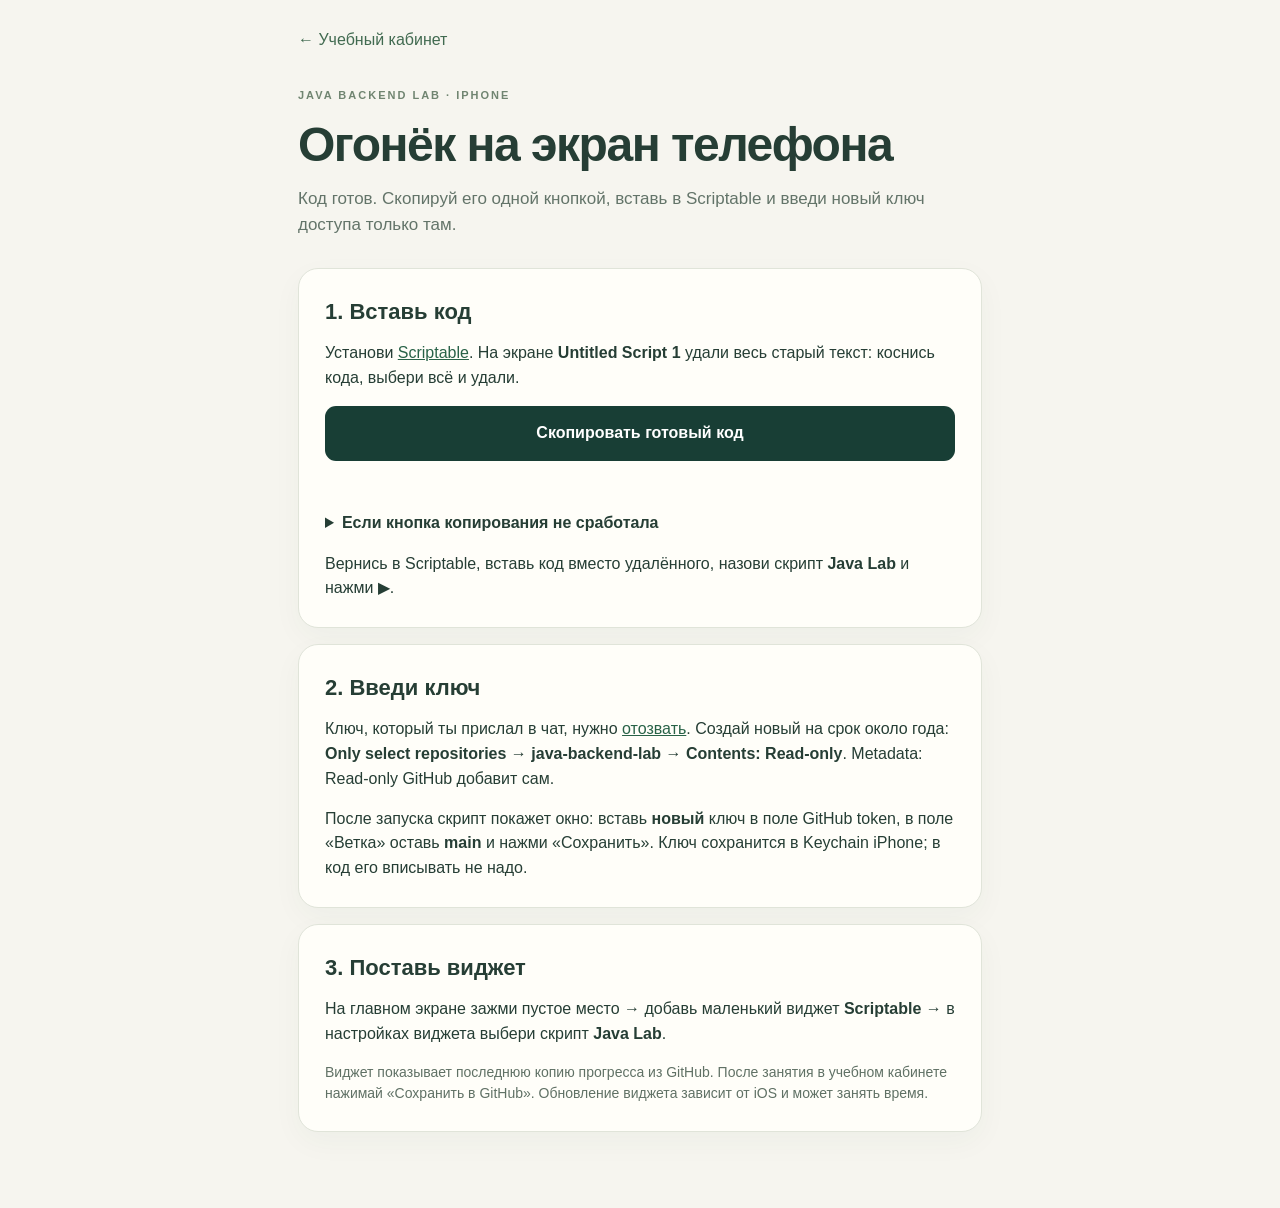
==== iphone.html @ 102e2f72 "Add one-tap copy page for iPhone widget setup" ====
<!doctype html>
<html lang="ru">
<head>
  <meta charset="utf-8">
  <meta name="viewport" content="width=device-width, initial-scale=1">
  <meta http-equiv="Content-Security-Policy" content="default-src 'self'; script-src 'self'; style-src 'self'; connect-src 'self'; base-uri 'none'">
  <title>Огонёк на iPhone · Java Backend Lab</title>
  <link rel="stylesheet" href="./iphone.css">
  <script src="./iphone-install.js" defer></script>
</head>
<body>
  <main>
    <a class="back" href="./">← Учебный кабинет</a>
    <p class="eyebrow">JAVA BACKEND LAB · IPHONE</p>
    <h1>Огонёк на экран телефона</h1>
    <p class="lead">Код готов. Скопируй его одной кнопкой, вставь в Scriptable и введи новый ключ доступа только там.</p>
    <section class="card">
      <h2>1. Вставь код</h2>
      <p>Установи <a href="https://scriptable.app/">Scriptable</a>. На экране <strong>Untitled Script 1</strong> удали весь старый текст: коснись кода, выбери всё и удали.</p>
      <button id="copy" type="button">Скопировать готовый код</button>
      <p id="copy-status" role="status" aria-live="polite"></p>
      <details id="fallback"><summary>Если кнопка копирования не сработала</summary><p>Нажми на поле ниже, выбери весь текст и скопируй. Не копируй заголовок или номера строк.</p><textarea id="code" readonly aria-label="Готовый код виджета"></textarea></details>
      <p>Вернись в Scriptable, вставь код вместо удалённого, назови скрипт <strong>Java Lab</strong> и нажми ▶.</p>
    </section>
    <section class="card">
      <h2>2. Введи ключ</h2>
      <p>Ключ, который ты прислал в чат, нужно <a href="https://github.com/settings/personal-access-tokens">отозвать</a>. Создай новый на срок около года: <strong>Only select repositories → java-backend-lab → Contents: Read-only</strong>. Metadata: Read-only GitHub добавит сам.</p>
      <p>После запуска скрипт покажет окно: вставь <strong>новый</strong> ключ в поле GitHub token, в поле «Ветка» оставь <strong>main</strong> и нажми «Сохранить». Ключ сохранится в Keychain iPhone; в код его вписывать не надо.</p>
    </section>
    <section class="card">
      <h2>3. Поставь виджет</h2>
      <p>На главном экране зажми пустое место → добавь маленький виджет <strong>Scriptable</strong> → в настройках виджета выбери скрипт <strong>Java Lab</strong>.</p>
      <p class="tip">Виджет показывает последнюю копию прогресса из GitHub. После занятия в учебном кабинете нажимай «Сохранить в GitHub». Обновление виджета зависит от iOS и может занять время.</p>
    </section>
  </main>
</body>
</html>
---- iphone.css ----
:root{font-family:Inter,"Segoe UI",Arial,sans-serif;background:#f6f5ef;color:#263e35;line-height:1.55;color-scheme:light}*{box-sizing:border-box}body{margin:0}main{max-width:720px;margin:auto;padding:28px 18px 60px}.back{display:inline-block;margin-bottom:34px;text-decoration:none;color:#416a50}.eyebrow{font-size:11px;letter-spacing:2px;font-weight:700;color:#708571}h1{font-size:clamp(32px,7vw,48px);line-height:1.1;letter-spacing:-1.5px;margin:10px 0 14px}.lead{font-size:17px;color:#637469;margin-bottom:30px}.card{background:#fffef9;border:1px solid #e0e4d9;border-radius:20px;padding:26px;margin:16px 0;box-shadow:0 10px 30px #1d40330a}h2{font-size:22px;margin:0 0 12px}p{margin:0 0 15px}p:last-child{margin-bottom:0}a{color:#286247}button{background:#183e35;color:white;font:inherit;font-weight:700;border:0;border-radius:11px;padding:15px 20px;width:100%;cursor:pointer}button:focus-visible,a:focus-visible,summary:focus-visible{outline:3px solid #ec8d44;outline-offset:3px}#copy-status{min-height:24px;margin:10px 0;color:#306c4a;font-weight:600}details{margin:16px 0}summary{cursor:pointer;font-weight:600}textarea{display:block;width:100%;height:170px;margin-top:12px;resize:vertical;border:1px solid #c8d5c8;border-radius:8px;padding:10px;font:12px/1.4 monospace}.tip{color:#607165;font-size:14px}@media(max-width:500px){.card{padding:22px 18px}}
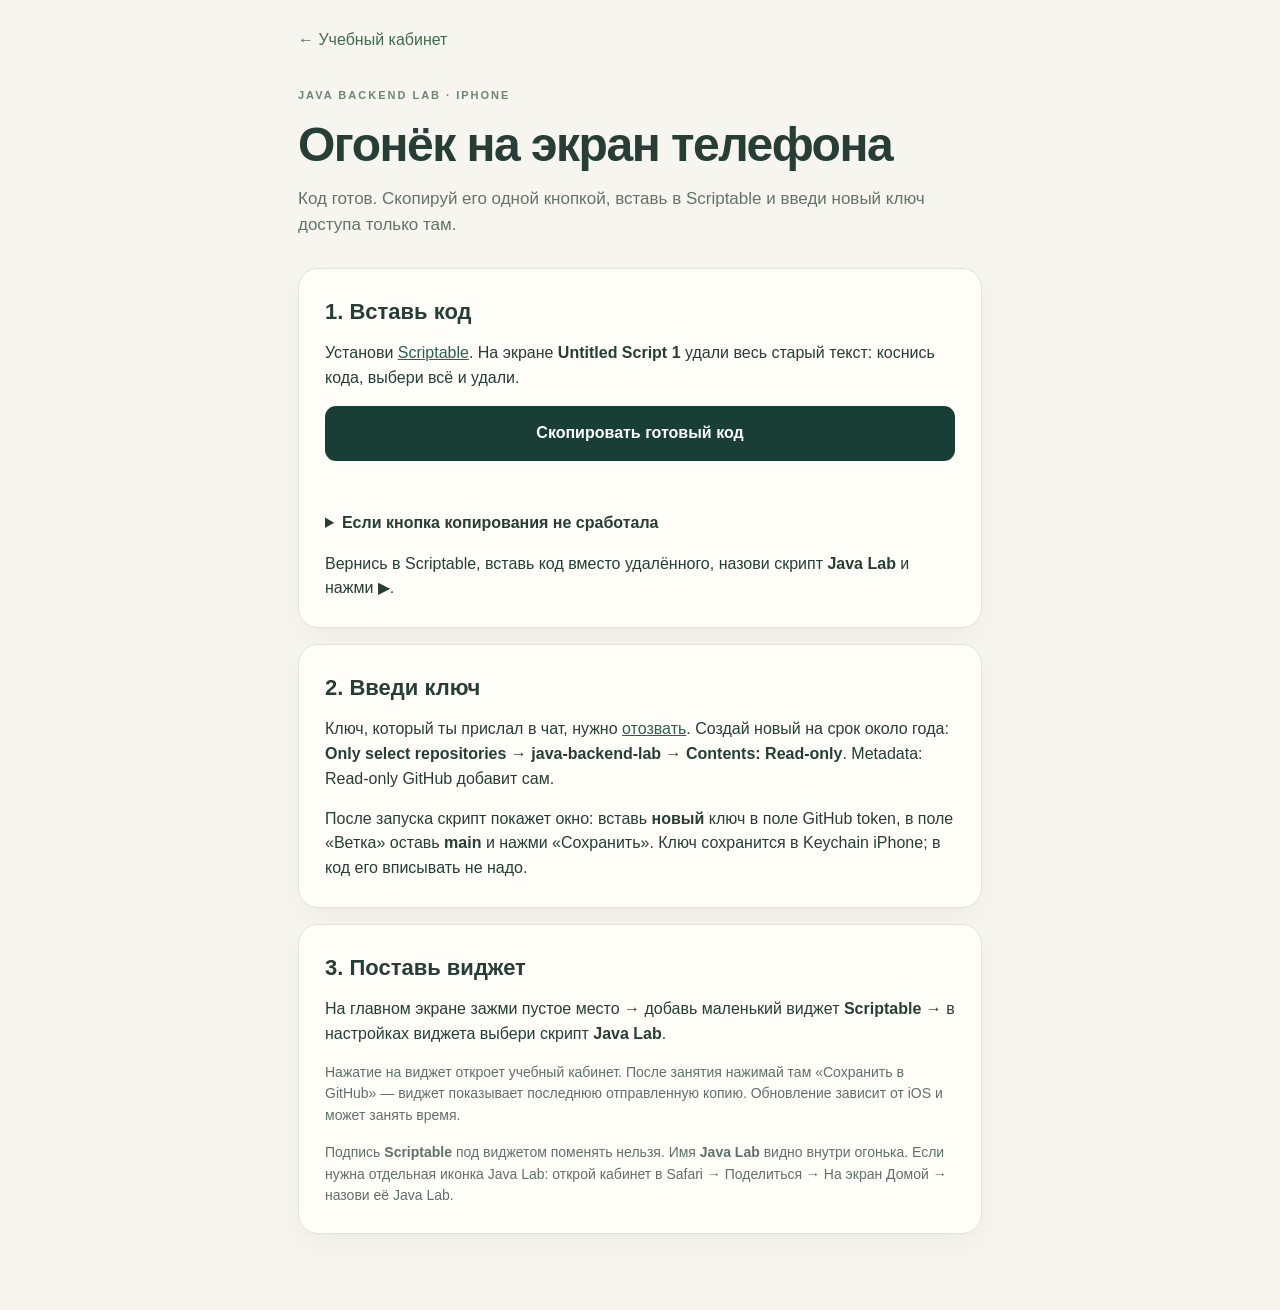
==== commit 3677fc18: "Open Java Lab site from iPhone widget" ====
--- a/iphone.html
+++ b/iphone.html
@@ -30,7 +30,8 @@
     <section class="card">
       <h2>3. Поставь виджет</h2>
       <p>На главном экране зажми пустое место → добавь маленький виджет <strong>Scriptable</strong> → в настройках виджета выбери скрипт <strong>Java Lab</strong>.</p>
-      <p class="tip">Виджет показывает последнюю копию прогресса из GitHub. После занятия в учебном кабинете нажимай «Сохранить в GitHub». Обновление виджета зависит от iOS и может занять время.</p>
+      <p class="tip">Нажатие на виджет откроет учебный кабинет. После занятия нажимай там «Сохранить в GitHub» — виджет показывает последнюю отправленную копию. Обновление зависит от iOS и может занять время.</p>
+      <p class="tip">Подпись <strong>Scriptable</strong> под виджетом поменять нельзя. Имя <strong>Java Lab</strong> видно внутри огонька. Если нужна отдельная иконка Java Lab: открой кабинет в Safari → Поделиться → На экран Домой → назови её Java Lab.</p>
     </section>
   </main>
 </body>
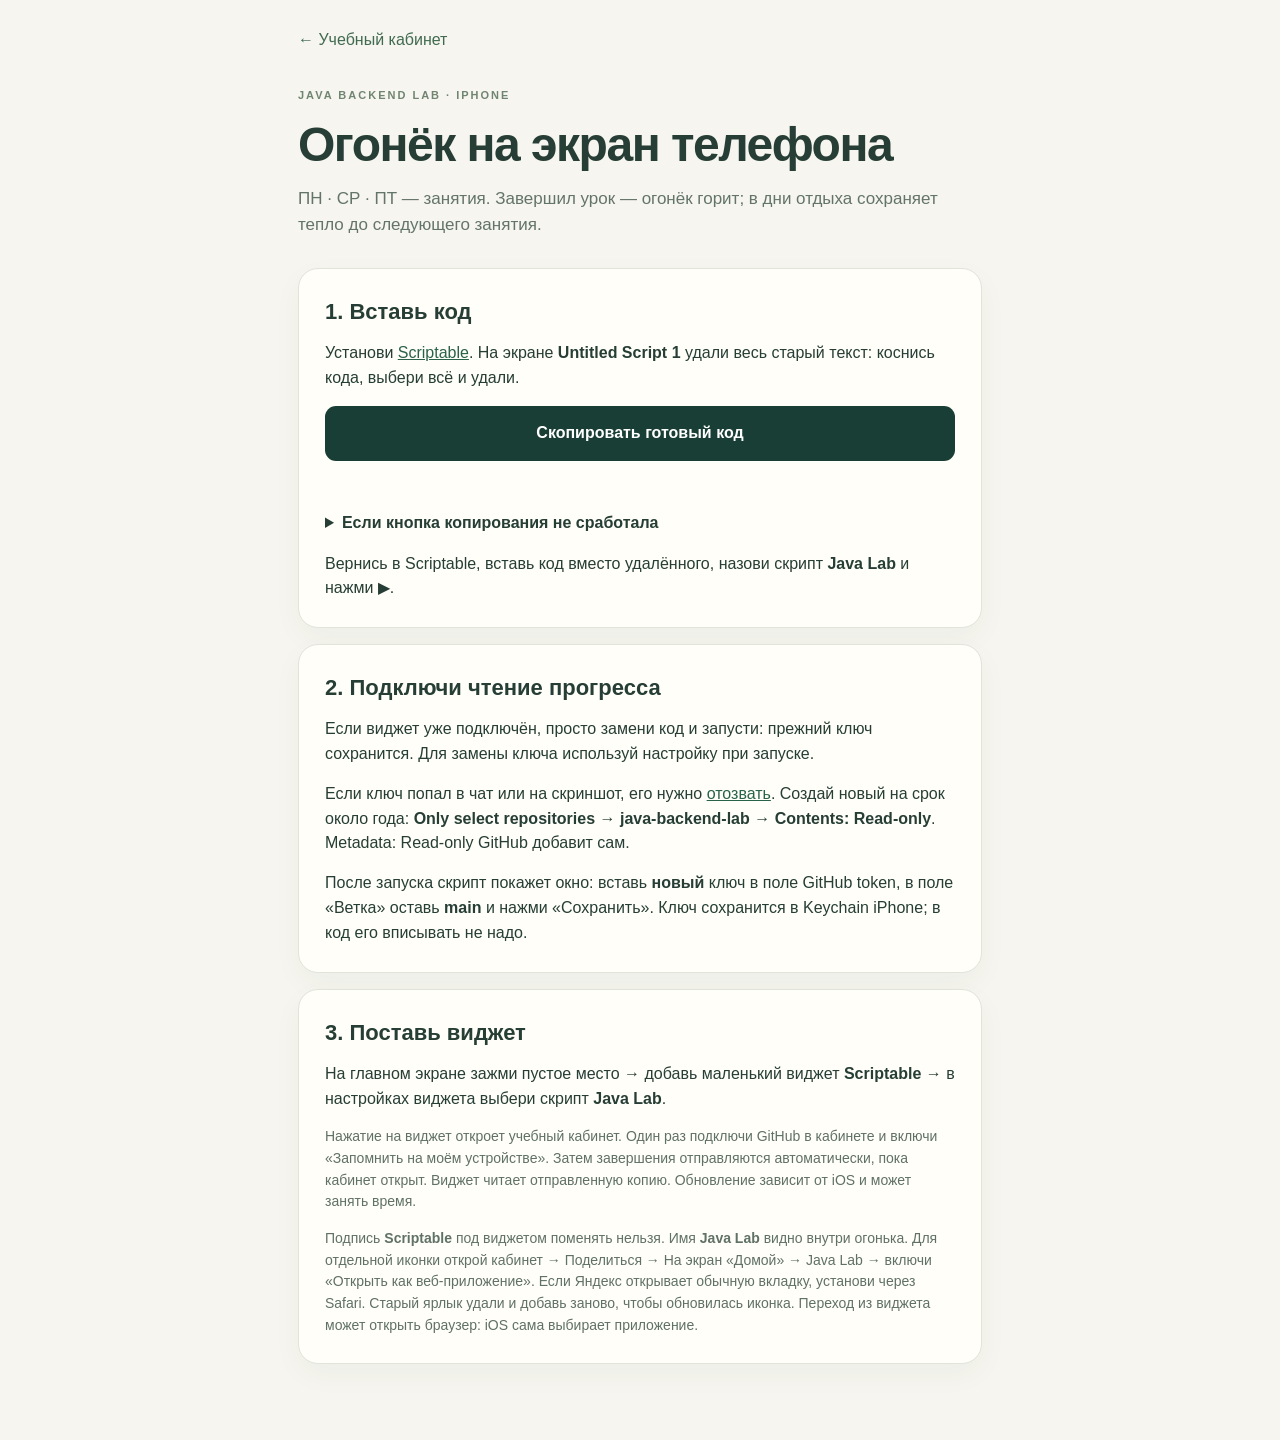
==== commit 5f907aa4: "feat: publish MWF flame, activity calendar and installable Java Lab" ====
--- a/iphone.html
+++ b/iphone.html
@@ -13,7 +13,7 @@
     <a class="back" href="./">← Учебный кабинет</a>
     <p class="eyebrow">JAVA BACKEND LAB · IPHONE</p>
     <h1>Огонёк на экран телефона</h1>
-    <p class="lead">Код готов. Скопируй его одной кнопкой, вставь в Scriptable и введи новый ключ доступа только там.</p>
+    <p class="lead">ПН · СР · ПТ — занятия. Завершил урок — огонёк горит; в дни отдыха сохраняет тепло до следующего занятия.</p>
     <section class="card">
       <h2>1. Вставь код</h2>
       <p>Установи <a href="https://scriptable.app/">Scriptable</a>. На экране <strong>Untitled Script 1</strong> удали весь старый текст: коснись кода, выбери всё и удали.</p>
@@ -23,15 +23,15 @@
       <p>Вернись в Scriptable, вставь код вместо удалённого, назови скрипт <strong>Java Lab</strong> и нажми ▶.</p>
     </section>
     <section class="card">
-      <h2>2. Введи ключ</h2>
-      <p>Ключ, который ты прислал в чат, нужно <a href="https://github.com/settings/personal-access-tokens">отозвать</a>. Создай новый на срок около года: <strong>Only select repositories → java-backend-lab → Contents: Read-only</strong>. Metadata: Read-only GitHub добавит сам.</p>
+      <h2>2. Подключи чтение прогресса</h2><p>Если виджет уже подключён, просто замени код и запусти: прежний ключ сохранится. Для замены ключа используй настройку при запуске.</p>
+      <p>Если ключ попал в чат или на скриншот, его нужно <a href="https://github.com/settings/personal-access-tokens">отозвать</a>. Создай новый на срок около года: <strong>Only select repositories → java-backend-lab → Contents: Read-only</strong>. Metadata: Read-only GitHub добавит сам.</p>
       <p>После запуска скрипт покажет окно: вставь <strong>новый</strong> ключ в поле GitHub token, в поле «Ветка» оставь <strong>main</strong> и нажми «Сохранить». Ключ сохранится в Keychain iPhone; в код его вписывать не надо.</p>
     </section>
     <section class="card">
       <h2>3. Поставь виджет</h2>
       <p>На главном экране зажми пустое место → добавь маленький виджет <strong>Scriptable</strong> → в настройках виджета выбери скрипт <strong>Java Lab</strong>.</p>
-      <p class="tip">Нажатие на виджет откроет учебный кабинет. После занятия нажимай там «Сохранить в GitHub» — виджет показывает последнюю отправленную копию. Обновление зависит от iOS и может занять время.</p>
-      <p class="tip">Подпись <strong>Scriptable</strong> под виджетом поменять нельзя. Имя <strong>Java Lab</strong> видно внутри огонька. Если нужна отдельная иконка Java Lab: открой кабинет в Safari → Поделиться → На экран Домой → назови её Java Lab.</p>
+      <p class="tip">Нажатие на виджет откроет учебный кабинет. Один раз подключи GitHub в кабинете и включи «Запомнить на моём устройстве». Затем завершения отправляются автоматически, пока кабинет открыт. Виджет читает отправленную копию. Обновление зависит от iOS и может занять время.</p>
+      <p class="tip">Подпись <strong>Scriptable</strong> под виджетом поменять нельзя. Имя <strong>Java Lab</strong> видно внутри огонька. Для отдельной иконки открой кабинет → Поделиться → На экран «Домой» → Java Lab → включи «Открыть как веб-приложение». Если Яндекс открывает обычную вкладку, установи через Safari. Старый ярлык удали и добавь заново, чтобы обновилась иконка. Переход из виджета может открыть браузер: iOS сама выбирает приложение.</p>
     </section>
   </main>
 </body>
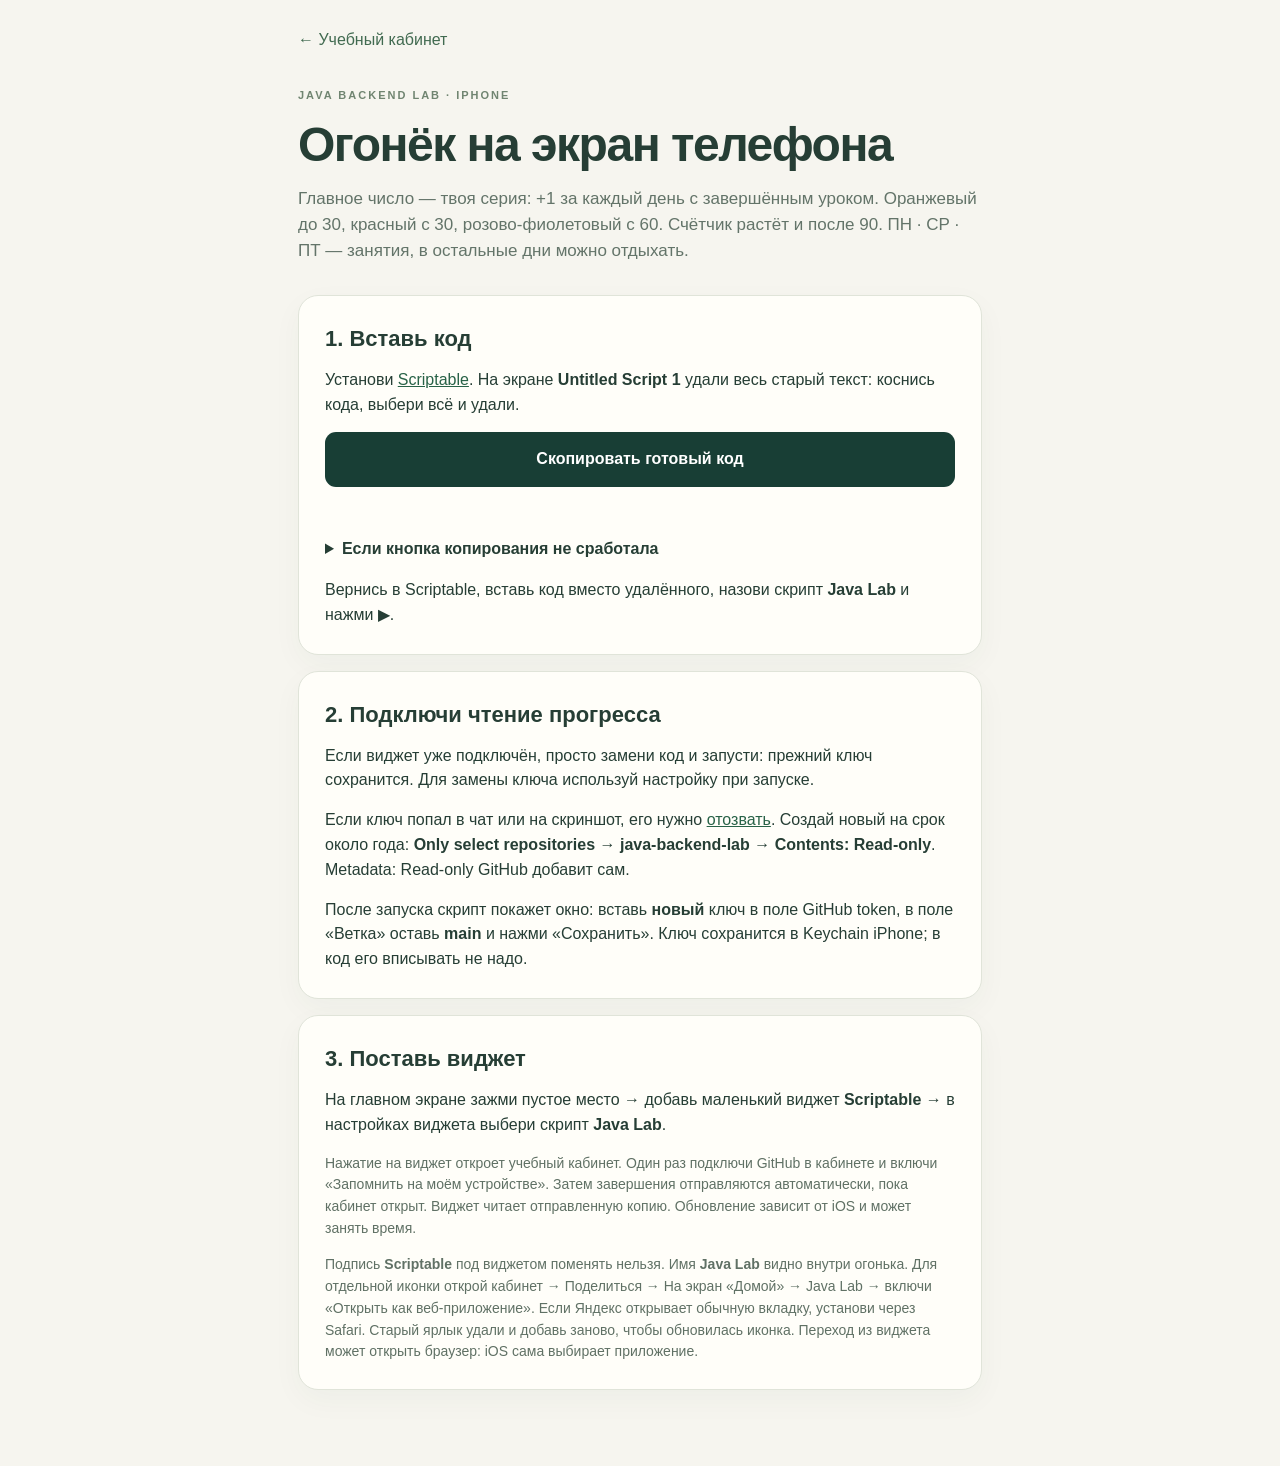
==== commit 9894ad72: "feat: publish uncapped flame streak, tiered widgets and learning dashboard" ====
--- a/iphone.html
+++ b/iphone.html
@@ -13,7 +13,7 @@
     <a class="back" href="./">← Учебный кабинет</a>
     <p class="eyebrow">JAVA BACKEND LAB · IPHONE</p>
     <h1>Огонёк на экран телефона</h1>
-    <p class="lead">ПН · СР · ПТ — занятия. Завершил урок — огонёк горит; в дни отдыха сохраняет тепло до следующего занятия.</p>
+    <p class="lead">Главное число — твоя серия: +1 за каждый день с завершённым уроком. Оранжевый до 30, красный с 30, розово-фиолетовый с 60. Счётчик растёт и после 90. ПН · СР · ПТ — занятия, в остальные дни можно отдыхать.</p>
     <section class="card">
       <h2>1. Вставь код</h2>
       <p>Установи <a href="https://scriptable.app/">Scriptable</a>. На экране <strong>Untitled Script 1</strong> удали весь старый текст: коснись кода, выбери всё и удали.</p>
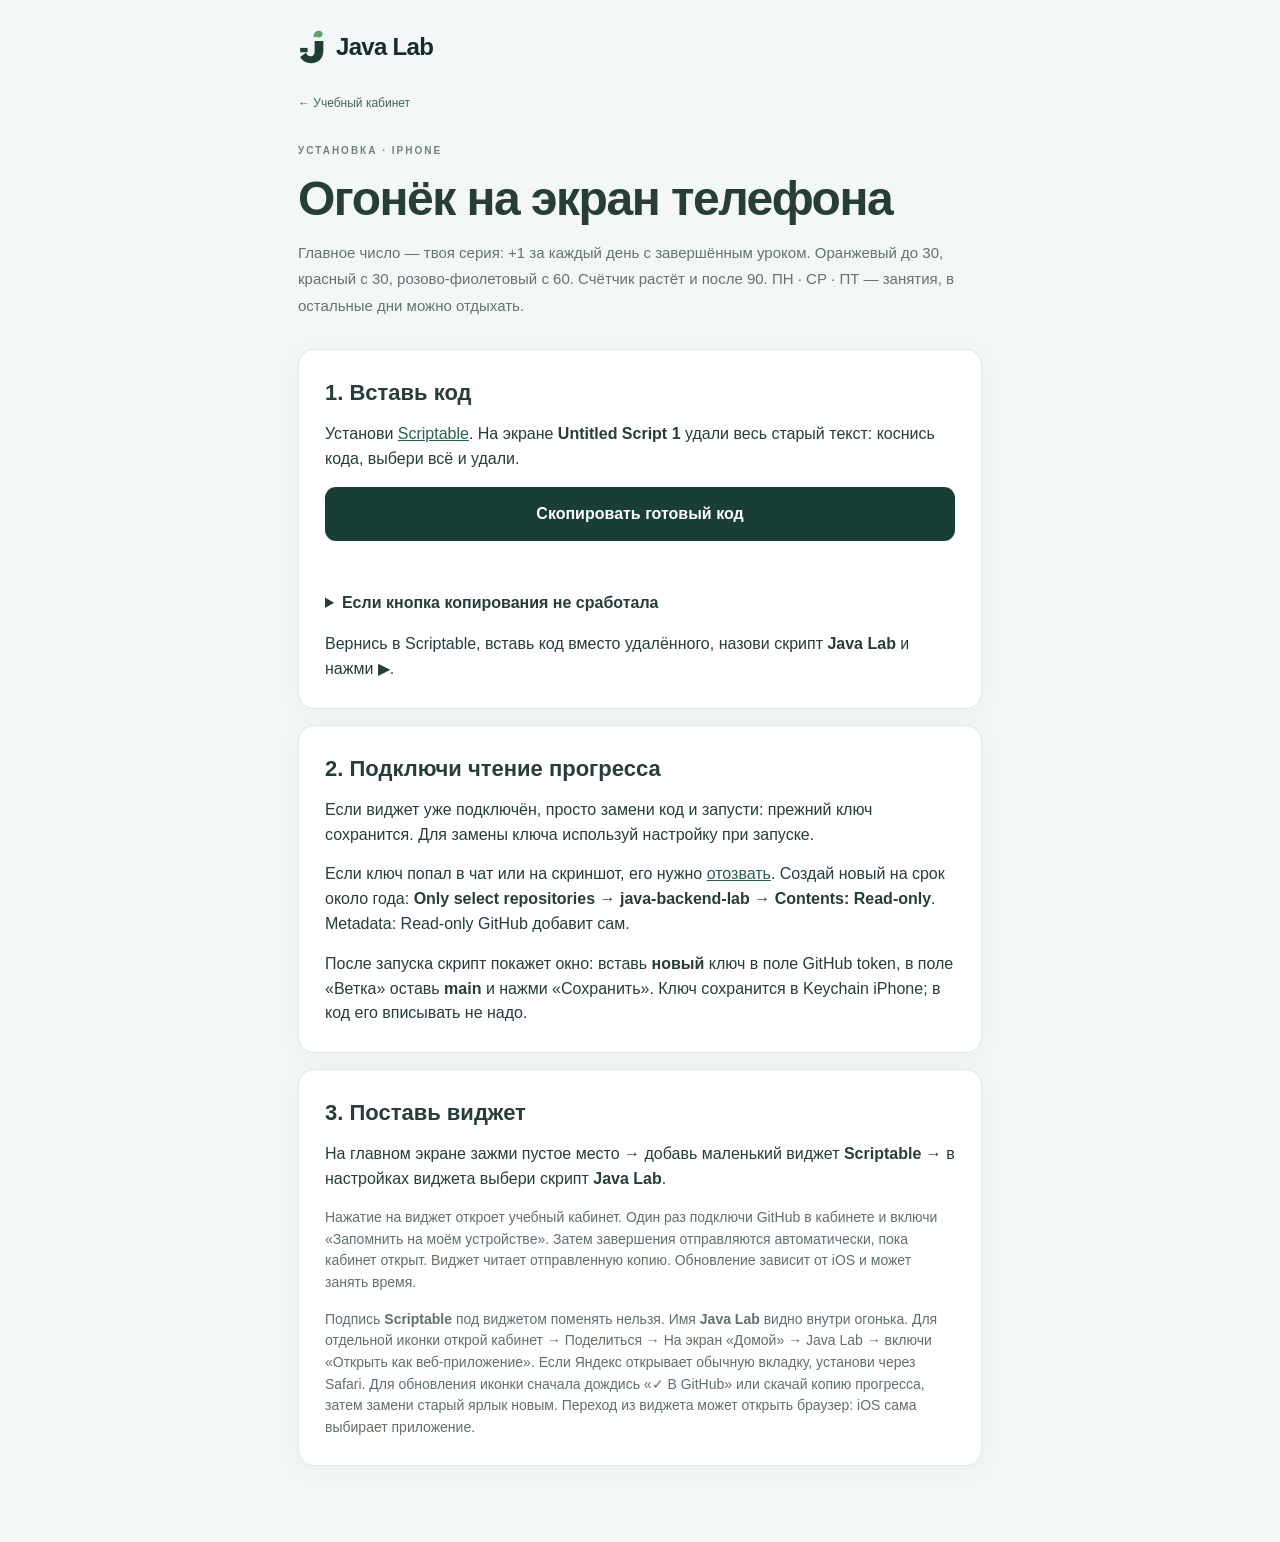
==== commit 6633e7bf: "feat: publish leaf branding, horizontal navigation and professional themes" ====
--- a/iphone.html
+++ b/iphone.html
@@ -4,14 +4,16 @@
   <meta charset="utf-8">
   <meta name="viewport" content="width=device-width, initial-scale=1">
   <meta http-equiv="Content-Security-Policy" content="default-src 'self'; script-src 'self'; style-src 'self'; connect-src 'self'; base-uri 'none'">
-  <title>Огонёк на iPhone · Java Backend Lab</title>
+  <title>Java Lab · Установка на iPhone</title>
+  <link rel="icon" type="image/svg+xml" href="./icon.svg">
+  <link rel="apple-touch-icon" href="./apple-touch-icon.png?v=3">
   <link rel="stylesheet" href="./iphone.css">
   <script src="./iphone-install.js" defer></script>
 </head>
 <body>
   <main>
-    <a class="back" href="./">← Учебный кабинет</a>
-    <p class="eyebrow">JAVA BACKEND LAB · IPHONE</p>
+    <a class="install-brand" href="./"><img src="./brand-mark.svg" alt=""><span>Java Lab</span></a><a class="back" href="./">← Учебный кабинет</a>
+    <p class="eyebrow">УСТАНОВКА · IPHONE</p>
     <h1>Огонёк на экран телефона</h1>
     <p class="lead">Главное число — твоя серия: +1 за каждый день с завершённым уроком. Оранжевый до 30, красный с 30, розово-фиолетовый с 60. Счётчик растёт и после 90. ПН · СР · ПТ — занятия, в остальные дни можно отдыхать.</p>
     <section class="card">
@@ -31,7 +33,7 @@
       <h2>3. Поставь виджет</h2>
       <p>На главном экране зажми пустое место → добавь маленький виджет <strong>Scriptable</strong> → в настройках виджета выбери скрипт <strong>Java Lab</strong>.</p>
       <p class="tip">Нажатие на виджет откроет учебный кабинет. Один раз подключи GitHub в кабинете и включи «Запомнить на моём устройстве». Затем завершения отправляются автоматически, пока кабинет открыт. Виджет читает отправленную копию. Обновление зависит от iOS и может занять время.</p>
-      <p class="tip">Подпись <strong>Scriptable</strong> под виджетом поменять нельзя. Имя <strong>Java Lab</strong> видно внутри огонька. Для отдельной иконки открой кабинет → Поделиться → На экран «Домой» → Java Lab → включи «Открыть как веб-приложение». Если Яндекс открывает обычную вкладку, установи через Safari. Старый ярлык удали и добавь заново, чтобы обновилась иконка. Переход из виджета может открыть браузер: iOS сама выбирает приложение.</p>
+      <p class="tip">Подпись <strong>Scriptable</strong> под виджетом поменять нельзя. Имя <strong>Java Lab</strong> видно внутри огонька. Для отдельной иконки открой кабинет → Поделиться → На экран «Домой» → Java Lab → включи «Открыть как веб-приложение». Если Яндекс открывает обычную вкладку, установи через Safari. Для обновления иконки сначала дождись «✓ В GitHub» или скачай копию прогресса, затем замени старый ярлык новым. Переход из виджета может открыть браузер: iOS сама выбирает приложение.</p>
     </section>
   </main>
 </body>
--- a/iphone.css
+++ b/iphone.css
@@ -1 +1,3 @@
-:root{font-family:Inter,"Segoe UI",Arial,sans-serif;background:#f6f5ef;color:#263e35;line-height:1.55;color-scheme:light}*{box-sizing:border-box}body{margin:0}main{max-width:720px;margin:auto;padding:28px 18px 60px}.back{display:inline-block;margin-bottom:34px;text-decoration:none;color:#416a50}.eyebrow{font-size:11px;letter-spacing:2px;font-weight:700;color:#708571}h1{font-size:clamp(32px,7vw,48px);line-height:1.1;letter-spacing:-1.5px;margin:10px 0 14px}.lead{font-size:17px;color:#637469;margin-bottom:30px}.card{background:#fffef9;border:1px solid #e0e4d9;border-radius:20px;padding:26px;margin:16px 0;box-shadow:0 10px 30px #1d40330a}h2{font-size:22px;margin:0 0 12px}p{margin:0 0 15px}p:last-child{margin-bottom:0}a{color:#286247}button{background:#183e35;color:white;font:inherit;font-weight:700;border:0;border-radius:11px;padding:15px 20px;width:100%;cursor:pointer}button:focus-visible,a:focus-visible,summary:focus-visible{outline:3px solid #ec8d44;outline-offset:3px}#copy-status{min-height:24px;margin:10px 0;color:#306c4a;font-weight:600}details{margin:16px 0}summary{cursor:pointer;font-weight:600}textarea{display:block;width:100%;height:170px;margin-top:12px;resize:vertical;border:1px solid #c8d5c8;border-radius:8px;padding:10px;font:12px/1.4 monospace}.tip{color:#607165;font-size:14px}@media(max-width:500px){.card{padding:22px 18px}}
+:root{font-family:Inter,"Segoe UI",Arial,sans-serif;background:#f4f7f8;color:#263e35;line-height:1.55;color-scheme:light}*{box-sizing:border-box}body{margin:0}main{max-width:720px;margin:auto;padding:28px 18px 60px}.back{display:inline-block;margin-bottom:34px;text-decoration:none;color:#416a50}.eyebrow{font-size:11px;letter-spacing:2px;font-weight:700;color:#708571}h1{font-size:clamp(32px,7vw,48px);line-height:1.1;letter-spacing:-1.5px;margin:10px 0 14px}.lead{font-size:17px;color:#637469;margin-bottom:30px}.card{background:#ffffff;border:1px solid #e0e7e6;border-radius:20px;padding:26px;margin:16px 0;box-shadow:0 10px 30px #1d40330a}h2{font-size:22px;margin:0 0 12px}p{margin:0 0 15px}p:last-child{margin-bottom:0}a{color:#286247}button{background:#183e35;color:white;font:inherit;font-weight:700;border:0;border-radius:11px;padding:15px 20px;width:100%;cursor:pointer}button:focus-visible,a:focus-visible,summary:focus-visible{outline:3px solid #ec8d44;outline-offset:3px}#copy-status{min-height:24px;margin:10px 0;color:#306c4a;font-weight:600}details{margin:16px 0}summary{cursor:pointer;font-weight:600}textarea{display:block;width:100%;height:170px;margin-top:12px;resize:vertical;border:1px solid #c8d5c8;border-radius:8px;padding:10px;font:12px/1.4 monospace}.tip{color:#607165;font-size:14px}@media(max-width:500px){.card{padding:22px 18px}}
+
+.install-brand{display:flex;align-items:center;gap:10px;color:#172b2a;font-size:24px;font-weight:750;letter-spacing:-.7px;text-decoration:none;margin-bottom:25px}.install-brand img{width:28px;height:36px}.back{font-size:12px;margin-bottom:30px}.card{box-shadow:0 4px 24px #183b350a;border-radius:16px}.lead{font-size:15px;line-height:1.75}.eyebrow{font-size:10px}button{font-weight:600}button:disabled{opacity:.6;cursor:wait}
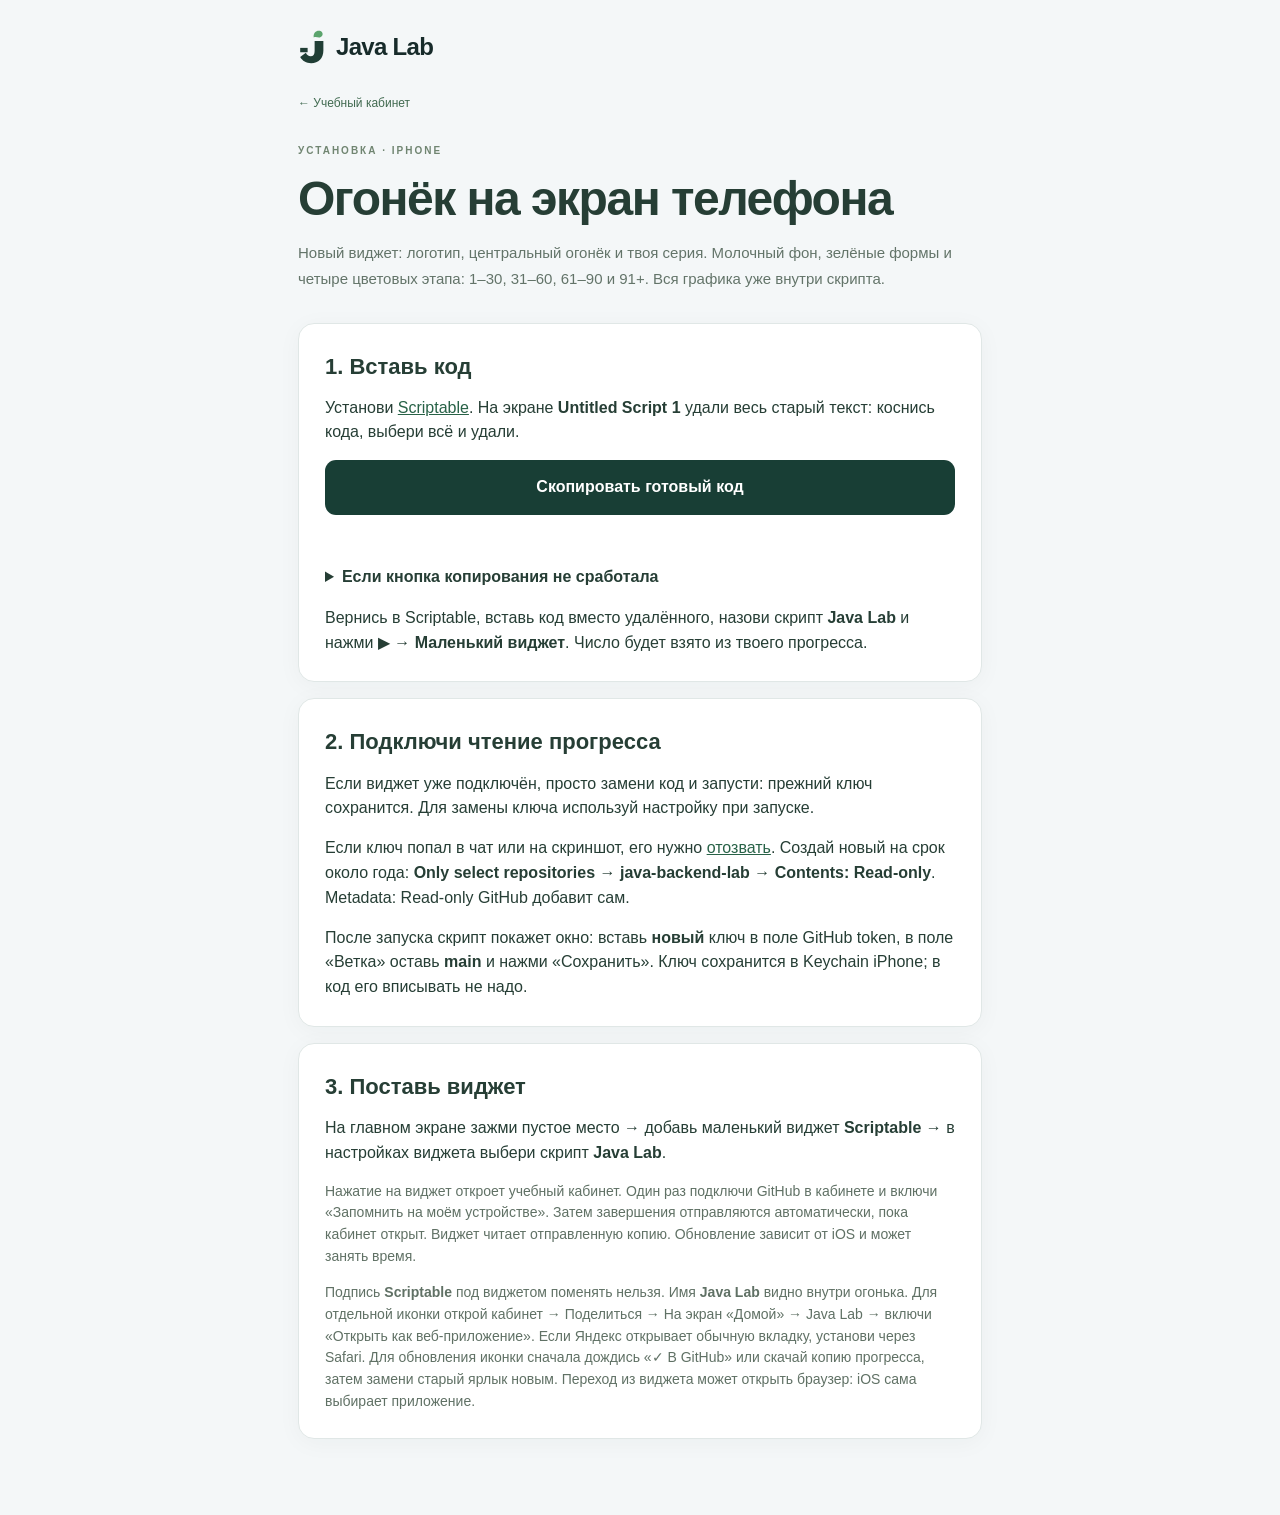
==== commit 502e147a: "feat: publish standalone native widget with bundled artwork and four flame tiers" ====
--- a/iphone.html
+++ b/iphone.html
@@ -15,14 +15,14 @@
     <a class="install-brand" href="./"><img src="./brand-mark.svg" alt=""><span>Java Lab</span></a><a class="back" href="./">← Учебный кабинет</a>
     <p class="eyebrow">УСТАНОВКА · IPHONE</p>
     <h1>Огонёк на экран телефона</h1>
-    <p class="lead">Главное число — твоя серия: +1 за каждый день с завершённым уроком. Оранжевый до 30, красный с 30, розово-фиолетовый с 60. Счётчик растёт и после 90. ПН · СР · ПТ — занятия, в остальные дни можно отдыхать.</p>
+    <p class="lead">Новый виджет: логотип, центральный огонёк и твоя серия. Молочный фон, зелёные формы и четыре цветовых этапа: 1–30, 31–60, 61–90 и 91+. Вся графика уже внутри скрипта.</p>
     <section class="card">
       <h2>1. Вставь код</h2>
       <p>Установи <a href="https://scriptable.app/">Scriptable</a>. На экране <strong>Untitled Script 1</strong> удали весь старый текст: коснись кода, выбери всё и удали.</p>
       <button id="copy" type="button">Скопировать готовый код</button>
       <p id="copy-status" role="status" aria-live="polite"></p>
       <details id="fallback"><summary>Если кнопка копирования не сработала</summary><p>Нажми на поле ниже, выбери весь текст и скопируй. Не копируй заголовок или номера строк.</p><textarea id="code" readonly aria-label="Готовый код виджета"></textarea></details>
-      <p>Вернись в Scriptable, вставь код вместо удалённого, назови скрипт <strong>Java Lab</strong> и нажми ▶.</p>
+      <p>Вернись в Scriptable, вставь код вместо удалённого, назови скрипт <strong>Java Lab</strong> и нажми ▶ → <strong>Маленький виджет</strong>. Число будет взято из твоего прогресса.</p>
     </section>
     <section class="card">
       <h2>2. Подключи чтение прогресса</h2><p>Если виджет уже подключён, просто замени код и запусти: прежний ключ сохранится. Для замены ключа используй настройку при запуске.</p>
